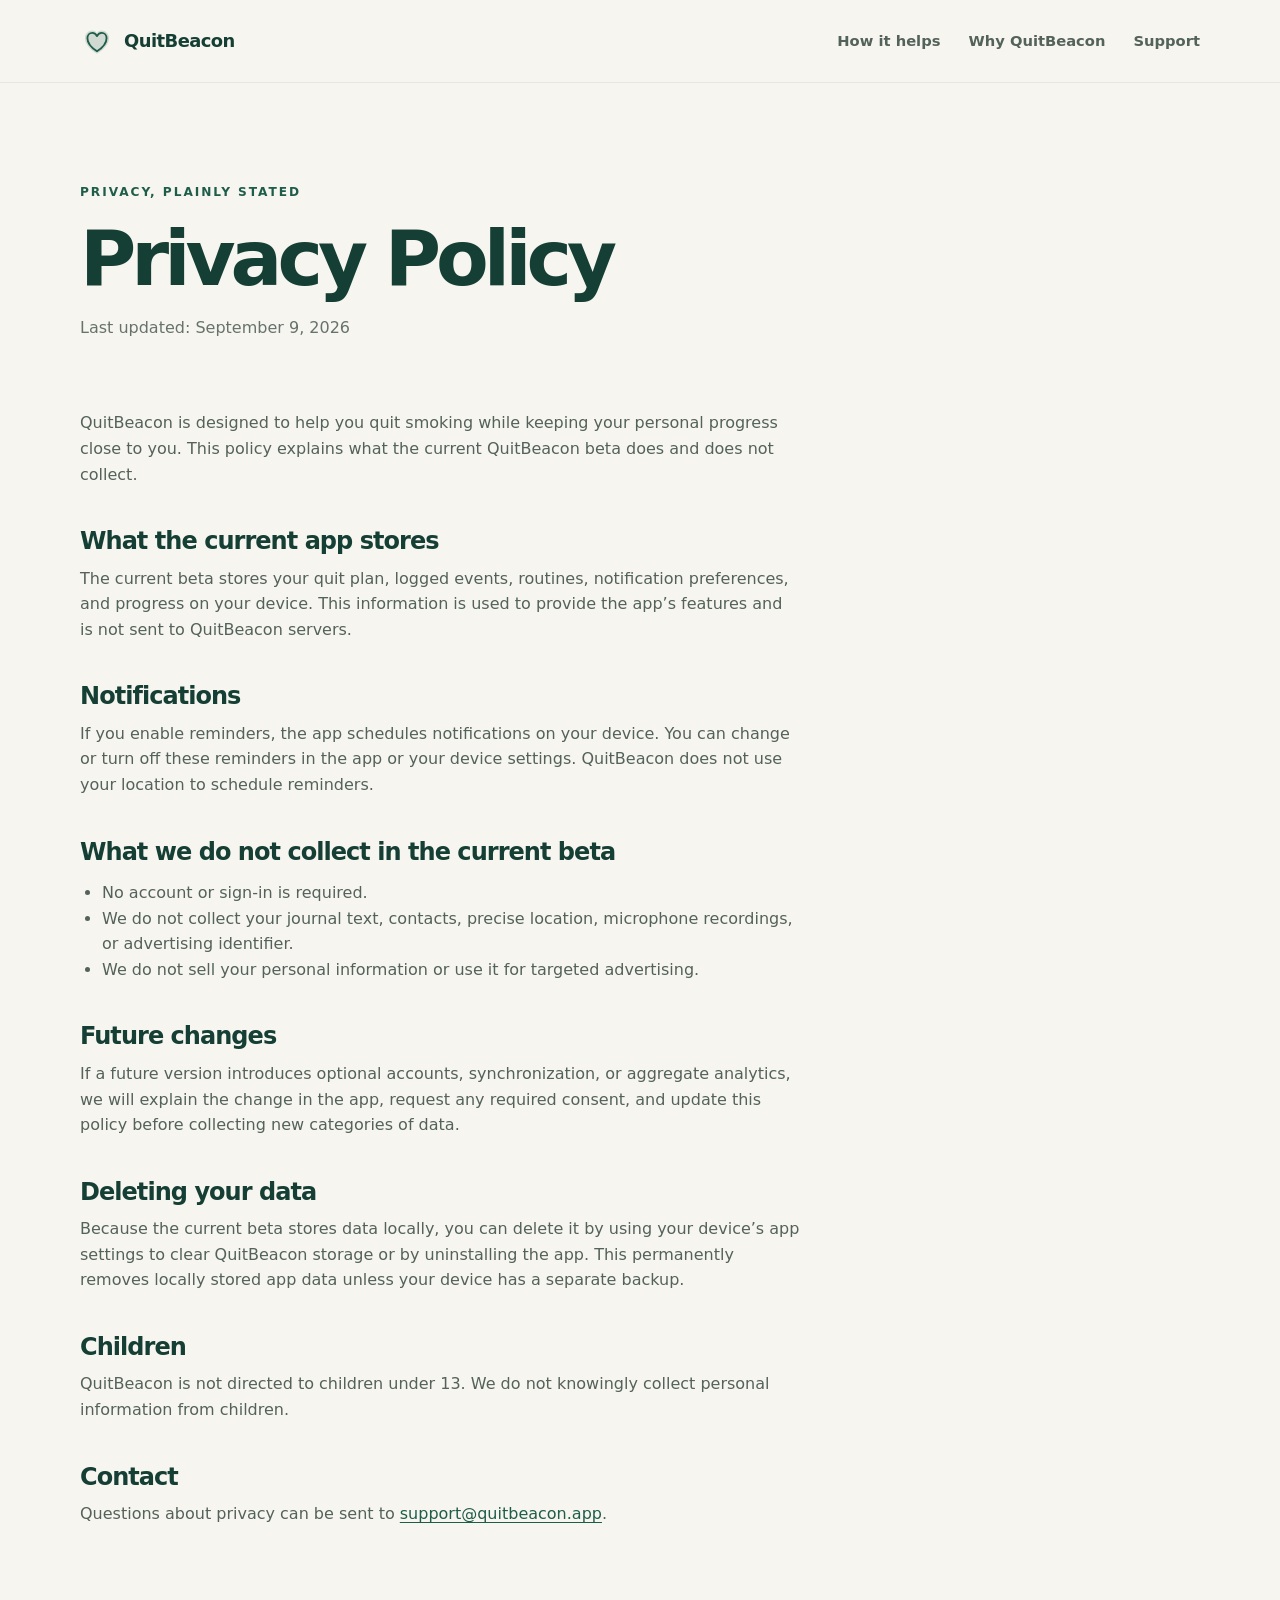
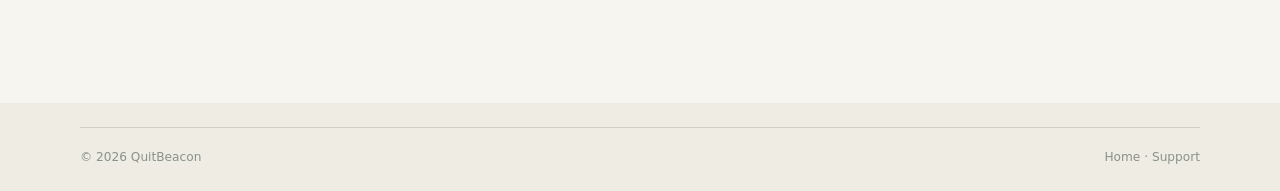
==== privacy.html @ 3af8a2eb "feat: create QuitBeacon public website" ====
<!doctype html>
<html lang="en">
  <head>
    <meta charset="utf-8" />
    <meta name="viewport" content="width=device-width, initial-scale=1" />
    <meta name="theme-color" content="#f7f5ef" />
    <meta name="description" content="QuitBeacon privacy policy." />
    <title>Privacy Policy — QuitBeacon</title>
    <link rel="icon" href="/favicon.svg" type="image/svg+xml" />
    <link rel="stylesheet" href="/styles.css" />
    <script src="/script.js" defer></script>
  </head>
  <body>
    <a class="skip-link" href="#main-content">Skip to content</a>
    <header class="site-header"><div class="container header-inner"><a class="brand" href="/"><span class="brand-mark" aria-hidden="true"><svg viewBox="0 0 48 48"><path d="M24 42C13.3 35.3 7 28.1 7 19.7 7 13.6 11.8 9 17.3 9c3.4 0 5.4 1.6 6.7 4.1C25.3 10.6 27.3 9 30.7 9 36.2 9 41 13.6 41 19.7 41 28.1 34.7 35.3 24 42Z" fill="currentColor" opacity=".18" /><path d="M24 38.5C15 32.7 10.5 26.9 10.5 20.1c0-4.4 3.1-7.6 6.9-7.6 3 0 5.2 1.6 6.6 4.6 1.4-3 3.6-4.6 6.6-4.6 3.8 0 6.9 3.2 6.9 7.6 0 6.8-4.5 12.6-13.5 18.4Z" fill="none" stroke="currentColor" stroke-width="2.6" stroke-linecap="round" stroke-linejoin="round" /></svg></span><span>QuitBeacon</span></a><button class="menu-toggle" type="button" aria-expanded="false" aria-controls="site-nav"><span class="sr-only">Open navigation</span><span aria-hidden="true">☰</span></button><nav id="site-nav" class="site-nav" aria-label="Main navigation"><a href="/#how-it-helps">How it helps</a><a href="/#why-quitbeacon">Why QuitBeacon</a><a href="/support.html">Support</a></nav></div></header>
    <main id="main-content" class="legal-page container">
      <p class="eyebrow">Privacy, plainly stated</p>
      <h1>Privacy Policy</h1>
      <p class="legal-intro">Last updated: September 9, 2026</p>
      <div class="legal-content">
        <p>QuitBeacon is designed to help you quit smoking while keeping your personal progress close to you. This policy explains what the current QuitBeacon beta does and does not collect.</p>
        <h2>What the current app stores</h2>
        <p>The current beta stores your quit plan, logged events, routines, notification preferences, and progress on your device. This information is used to provide the app’s features and is not sent to QuitBeacon servers.</p>
        <h2>Notifications</h2>
        <p>If you enable reminders, the app schedules notifications on your device. You can change or turn off these reminders in the app or your device settings. QuitBeacon does not use your location to schedule reminders.</p>
        <h2>What we do not collect in the current beta</h2>
        <ul><li>No account or sign-in is required.</li><li>We do not collect your journal text, contacts, precise location, microphone recordings, or advertising identifier.</li><li>We do not sell your personal information or use it for targeted advertising.</li></ul>
        <h2>Future changes</h2>
        <p>If a future version introduces optional accounts, synchronization, or aggregate analytics, we will explain the change in the app, request any required consent, and update this policy before collecting new categories of data.</p>
        <h2>Deleting your data</h2>
        <p>Because the current beta stores data locally, you can delete it by using your device’s app settings to clear QuitBeacon storage or by uninstalling the app. This permanently removes locally stored app data unless your device has a separate backup.</p>
        <h2>Children</h2>
        <p>QuitBeacon is not directed to children under 13. We do not knowingly collect personal information from children.</p>
        <h2>Contact</h2>
        <p>Questions about privacy can be sent to <a href="mailto:support@quitbeacon.app">support@quitbeacon.app</a>.</p>
      </div>
    </main>
    <footer class="site-footer compact-footer"><div class="container footer-bottom"><span>© <span id="current-year">2026</span> QuitBeacon</span><span><a href="/">Home</a> · <a href="/support.html">Support</a></span></div></footer>
  </body>
</html>
---- styles.css ----
:root {
  --ink: #182321;
  --muted: #66736c;
  --paper: #f7f5ef;
  --paper-deep: #eeece3;
  --sage: #dfe9da;
  --green: #1f5d4b;
  --green-dark: #153f35;
  --mint: #b8d7c9;
  --coral: #e18d74;
  --line: rgba(24, 35, 33, .14);
  --shadow: 0 24px 70px rgba(24, 35, 33, .12);
  color: var(--ink);
  background: var(--paper);
  font-family: Inter, ui-sans-serif, system-ui, -apple-system, BlinkMacSystemFont, "Segoe UI", sans-serif;
  font-synthesis: none;
}

* { box-sizing: border-box; }
html { scroll-behavior: smooth; }
body { margin: 0; min-width: 320px; background: var(--paper); line-height: 1.6; }
a { color: inherit; text-decoration: none; }
button, input { font: inherit; }
.container { width: min(1120px, calc(100% - 48px)); margin: 0 auto; }
.sr-only { position: absolute; width: 1px; height: 1px; padding: 0; margin: -1px; overflow: hidden; clip: rect(0, 0, 0, 0); white-space: nowrap; border: 0; }
.skip-link { position: fixed; left: 16px; top: -100px; z-index: 20; padding: 10px 14px; border-radius: 8px; background: var(--green-dark); color: white; }
.skip-link:focus { top: 16px; }

.site-header { position: relative; z-index: 10; border-bottom: 1px solid rgba(24, 35, 33, .07); }
.header-inner { min-height: 82px; display: flex; align-items: center; justify-content: space-between; gap: 28px; }
.brand { display: inline-flex; align-items: center; gap: 10px; color: var(--green-dark); font-size: 1.12rem; font-weight: 780; letter-spacing: -.03em; }
.brand-mark { width: 34px; height: 34px; display: inline-flex; color: var(--green); }
.brand-mark svg { width: 100%; height: 100%; }
.site-nav { display: flex; align-items: center; gap: 28px; color: #53625a; font-size: .92rem; font-weight: 620; }
.site-nav a { transition: color .2s ease; }
.site-nav a:hover, .site-nav a:focus-visible { color: var(--green); }
.nav-button { padding: 10px 16px; border-radius: 999px; background: var(--green); color: white !important; }
.menu-toggle { display: none; border: 0; background: none; color: var(--green-dark); font-size: 1.3rem; cursor: pointer; }

.section { padding: 112px 0; }
.hero { min-height: 700px; display: grid; grid-template-columns: minmax(0, 1.05fr) minmax(380px, .95fr); align-items: center; gap: 72px; padding-top: 90px; }
.eyebrow { margin: 0 0 18px; color: var(--green); font-size: .76rem; font-weight: 800; letter-spacing: .16em; text-transform: uppercase; }
.eyebrow-dot { width: 8px; height: 8px; margin-right: 8px; display: inline-block; border-radius: 50%; background: var(--coral); }
h1, h2, h3, p { margin-top: 0; }
h1, h2 { color: var(--green-dark); letter-spacing: -.065em; line-height: 1.02; }
h1 { max-width: 600px; margin-bottom: 26px; font-size: clamp(3.7rem, 7vw, 6.3rem); }
h2 { margin-bottom: 20px; font-size: clamp(2.4rem, 4vw, 4rem); }
h3 { margin-bottom: 12px; color: var(--green-dark); font-size: 1.18rem; letter-spacing: -.03em; }
.hero-lede { max-width: 520px; margin-bottom: 34px; color: var(--muted); font-size: 1.16rem; line-height: 1.65; }
.hero-actions { display: flex; align-items: center; flex-wrap: wrap; gap: 24px; }
.button { display: inline-flex; align-items: center; justify-content: center; gap: 12px; min-height: 50px; padding: 13px 20px; border: 1px solid transparent; border-radius: 999px; font-weight: 750; transition: transform .2s ease, box-shadow .2s ease, background .2s ease; cursor: pointer; }
.button:hover, .button:focus-visible { transform: translateY(-2px); box-shadow: 0 10px 24px rgba(24, 35, 33, .14); }
.button-primary { background: var(--green); color: white; }
.button-light { background: #fffaf0; color: var(--green-dark); }
.text-link { color: var(--green); font-weight: 760; }
.text-link:hover, .text-link:focus-visible { text-decoration: underline; text-underline-offset: 4px; }
.quiet-note { margin: 22px 0 0; color: #8a948e; font-size: .82rem; }

.hero-card { position: relative; min-height: 560px; display: grid; place-items: center; overflow: hidden; border-radius: 34px; background: linear-gradient(145deg, #d9e9dc, #b4d1c3); box-shadow: var(--shadow); }
.card-glow { position: absolute; width: 400px; height: 400px; border-radius: 50%; background: rgba(255, 253, 245, .34); filter: blur(5px); }
.phone-shell { position: relative; z-index: 2; width: min(260px, 66%); padding: 9px; border: 5px solid #234b41; border-radius: 30px; background: #234b41; box-shadow: 0 26px 40px rgba(22, 59, 48, .25); transform: rotate(4deg); }
.phone-speaker { position: absolute; top: 13px; left: 50%; z-index: 2; width: 56px; height: 5px; border-radius: 99px; background: #183a31; transform: translateX(-50%); }
.phone-screen { min-height: 470px; padding: 34px 14px 18px; overflow: hidden; border-radius: 21px; background: #faf8f1; }
.phone-topline { display: flex; justify-content: space-between; color: var(--green-dark); font-size: .65rem; font-weight: 800; }
.tiny-status { color: var(--coral); font-size: .7rem; }
.phone-greeting { margin: 34px 0 5px; color: var(--green-dark); font-size: 1.35rem; font-weight: 800; letter-spacing: -.04em; line-height: 1.05; }
.phone-subtitle { color: var(--muted); font-size: .62rem; line-height: 1.4; }
.phone-stat { margin-top: 20px; padding: 14px; border-radius: 15px; background: #e6efe2; color: var(--green); font-size: .58rem; font-weight: 700; }
.phone-stat strong { display: block; margin: 1px 0 8px; color: var(--green-dark); font-size: 1.2rem; letter-spacing: -.04em; }
.stat-rule { height: 1px; background: rgba(31, 93, 75, .2); }
.phone-stat-row { display: flex; justify-content: space-between; margin-top: 8px; color: var(--muted); font-size: .52rem; }
.phone-rescue { margin-top: 13px; padding: 11px; border-radius: 12px; background: var(--green); color: white; text-align: center; font-size: .67rem; font-weight: 800; }
.phone-rescue span { margin-right: 4px; font-size: 1rem; }
.phone-section-title { margin: 17px 0 8px; color: var(--green-dark); font-size: .83rem; font-weight: 800; }
.phone-actions { display: grid; grid-template-columns: repeat(3, 1fr); gap: 4px; }
.phone-actions span { padding: 12px 2px; border: 1px solid #adc2b3; border-radius: 10px; color: var(--green); text-align: center; font-size: .5rem; font-weight: 700; }
.phone-footer-note { margin: 18px 0 0; color: #86928a; text-align: center; font-size: .55rem; }
.hero-orbit { position: absolute; border: 1px solid rgba(31, 93, 75, .22); border-radius: 50%; }
.orbit-one { width: 450px; height: 450px; }
.orbit-two { width: 600px; height: 600px; }

.trust-bar { border-top: 1px solid var(--line); border-bottom: 1px solid var(--line); background: #f1efe7; }
.trust-items { display: grid; grid-template-columns: repeat(3, 1fr); gap: 28px; padding: 26px 0; color: var(--muted); font-size: .86rem; }
.trust-items span { display: flex; flex-direction: column; gap: 3px; }
.trust-items strong { color: var(--green-dark); font-size: .82rem; }
.split-heading { display: flex; align-items: end; justify-content: space-between; gap: 40px; margin-bottom: 52px; }
.split-heading h2 { max-width: 620px; margin-bottom: 0; }
.split-heading > p { max-width: 300px; margin-bottom: 4px; color: var(--muted); }
.feature-grid { display: grid; grid-template-columns: repeat(4, 1fr); gap: 14px; }
.feature-card { position: relative; min-height: 325px; padding: 28px; overflow: hidden; border: 1px solid var(--line); border-radius: 20px; background: rgba(255,255,255,.25); }
.feature-card-dark { border-color: var(--green); background: var(--green); color: #e4f1e5; }
.feature-card-dark h3 { color: white; }
.feature-card-dark p { color: #c7ddd0; }
.feature-icon { width: 40px; height: 40px; margin-bottom: 45px; display: grid; place-items: center; border-radius: 50%; background: var(--sage); color: var(--green); font-size: 1.2rem; }
.feature-card-dark .feature-icon { background: rgba(255,255,255,.16); color: white; }
.feature-card p { color: var(--muted); font-size: .91rem; }
.feature-number { position: absolute; right: 24px; bottom: 22px; color: rgba(31, 93, 75, .35); font-size: .74rem; font-weight: 800; }
.feature-card-dark .feature-number { color: rgba(255,255,255,.4); }

.story-section { background: var(--green-dark); color: #d5e6da; }
.story-grid { display: grid; grid-template-columns: .9fr 1.1fr; align-items: center; gap: 100px; }
.story-copy h2 { color: white; }
.story-copy p:not(.eyebrow) { max-width: 560px; color: #bfd2c6; }
.story-copy .text-link { display: inline-block; margin-top: 16px; color: #d6ecda; }
.story-visual { position: relative; min-height: 410px; }
.story-circle { position: absolute; display: grid; place-items: center; border-radius: 50%; }
.circle-back { top: 32px; left: 15%; width: 290px; height: 290px; border: 1px solid rgba(184, 215, 201, .35); }
.circle-front { top: 80px; left: 28%; width: 245px; height: 245px; background: var(--coral); color: var(--green-dark); text-align: center; text-transform: uppercase; font-size: 1.25rem; font-weight: 850; letter-spacing: .05em; line-height: 1.15; }
.story-line { position: absolute; border-top: 1px solid rgba(184, 215, 201, .5); transform-origin: left; }
.line-a { top: 100px; left: 0; width: 135px; transform: rotate(22deg); }
.line-b { right: 0; bottom: 106px; width: 140px; transform: rotate(-18deg); }
.story-label { position: absolute; color: #b8d7c9; font-size: .72rem; letter-spacing: .16em; text-transform: uppercase; }
.label-a { top: 70px; left: 0; }.label-b { top: 31px; right: 13%; }.label-c { right: 0; bottom: 82px; }

.signup-card { display: grid; grid-template-columns: 1fr 1fr; gap: 70px; align-items: center; padding: 56px 64px; border-radius: 25px; background: var(--coral); }
.signup-card h2 { margin-bottom: 14px; font-size: clamp(2rem, 3.5vw, 3.25rem); }
.signup-card p:not(.eyebrow) { max-width: 430px; color: #633e36; }
.signup-status { color: #633e36 !important; }
.signup-form label { display: block; margin-bottom: 8px; color: #633e36; font-size: .8rem; font-weight: 800; }
.form-row { display: flex; gap: 8px; }
.form-row input { min-width: 0; flex: 1; padding: 14px 16px; border: 1px solid rgba(99, 62, 54, .28); border-radius: 999px; outline: none; background: rgba(255,255,255,.55); color: var(--ink); }
.form-row input:focus { border-color: var(--green-dark); box-shadow: 0 0 0 3px rgba(31, 93, 75, .2); }
.signup-form small { display: block; margin-top: 12px; color: #70483e; font-size: .72rem; }
.safety-note { padding: 0 0 60px; color: #7e8981; font-size: .78rem; }
.safety-note strong { color: var(--green-dark); }

.site-footer { padding: 58px 0 24px; background: var(--paper-deep); }
.footer-grid { display: flex; justify-content: space-between; gap: 40px; padding-bottom: 56px; }
.brand-footer { color: var(--green-dark); }
.footer-tagline { margin: 12px 0 0; color: var(--muted); font-size: .85rem; }
.footer-links { display: flex; align-items: start; gap: 26px; color: var(--green); font-size: .88rem; font-weight: 700; }
.footer-links a:hover, .footer-bottom a:hover { text-decoration: underline; text-underline-offset: 3px; }
.footer-bottom { display: flex; justify-content: space-between; gap: 20px; padding-top: 20px; border-top: 1px solid var(--line); color: #89928b; font-size: .76rem; }
.compact-footer { margin-top: 120px; padding-top: 24px; }

.legal-page, .support-page { padding-top: 100px; padding-bottom: 40px; }
.legal-page > h1, .support-page h1 { max-width: 700px; margin-bottom: 16px; font-size: clamp(3rem, 6vw, 5.2rem); }
.legal-intro { color: var(--muted); }
.legal-content { max-width: 720px; margin-top: 70px; }
.legal-content h2 { margin-top: 42px; margin-bottom: 12px; font-size: 1.5rem; letter-spacing: -.04em; }
.legal-content p, .legal-content li { color: #53625a; }
.legal-content ul { padding-left: 22px; }
.legal-content a { color: var(--green); text-decoration: underline; text-underline-offset: 3px; }
.support-intro { max-width: 700px; padding-bottom: 90px; }.support-intro > p:not(.eyebrow) { max-width: 580px; margin-bottom: 28px; color: var(--muted); font-size: 1.1rem; }
.faq-section { max-width: 780px; }.faq-list { margin-top: 24px; border-top: 1px solid var(--line); }.faq-list details { padding: 22px 0; border-bottom: 1px solid var(--line); }.faq-list summary { color: var(--green-dark); cursor: pointer; font-weight: 800; }.faq-list p { max-width: 650px; margin: 14px 0 0; color: var(--muted); }
.support-callout { max-width: 780px; margin-top: 80px; padding: 34px; border-radius: 20px; background: var(--sage); }.support-callout h2 { margin-bottom: 10px; font-size: 2rem; }.support-callout p { color: var(--muted); }
.not-found { min-height: 70vh; display: grid; place-content: center; align-items: center; }.not-found h1 { font-size: clamp(3rem, 7vw, 6rem); }.not-found p { color: var(--muted); }

@media (max-width: 900px) {
  .hero { grid-template-columns: 1fr; gap: 42px; padding-top: 70px; }.hero-copy { max-width: 680px; }.hero-card { min-height: 520px; }.feature-grid { grid-template-columns: repeat(2, 1fr); }.story-grid { grid-template-columns: 1fr; gap: 40px; }.story-visual { min-height: 350px; max-width: 560px; width: 100%; }.signup-card { gap: 35px; padding: 45px; }
}
@media (max-width: 650px) {
  .container { width: min(100% - 32px, 1120px); }.header-inner { min-height: 70px; }.menu-toggle { display: block; }.site-nav { position: absolute; top: 70px; left: 16px; right: 16px; display: none; flex-direction: column; align-items: stretch; gap: 0; padding: 12px; border: 1px solid var(--line); border-radius: 16px; background: var(--paper); box-shadow: var(--shadow); }.site-nav.is-open { display: flex; }.site-nav a { padding: 12px; }.nav-button { text-align: center; }.section { padding: 78px 0; } h1 { font-size: clamp(3.2rem, 16vw, 5rem); }.hero { min-height: auto; padding-top: 60px; }.hero-card { min-height: 470px; }.phone-shell { width: 220px; }.phone-screen { min-height: 420px; }.trust-items { grid-template-columns: 1fr; gap: 16px; padding: 22px 0; }.split-heading { display: block; margin-bottom: 34px; }.split-heading > p { margin-top: 20px; }.feature-grid { grid-template-columns: 1fr; }.feature-card { min-height: 270px; }.feature-icon { margin-bottom: 30px; }.story-visual { min-height: 300px; transform: scale(.86); transform-origin: left center; }.circle-back { left: 4%; }.circle-front { left: 19%; }.signup-card { grid-template-columns: 1fr; padding: 32px 24px; }.form-row { display: block; }.form-row input { width: 100%; margin-bottom: 9px; }.form-row .button { width: 100%; }.footer-grid, .footer-bottom { display: block; }.footer-links { margin-top: 30px; }.footer-bottom span + span { display: block; margin-top: 8px; }.legal-page, .support-page { padding-top: 70px; }.legal-content { margin-top: 48px; }.compact-footer { margin-top: 70px; }
}
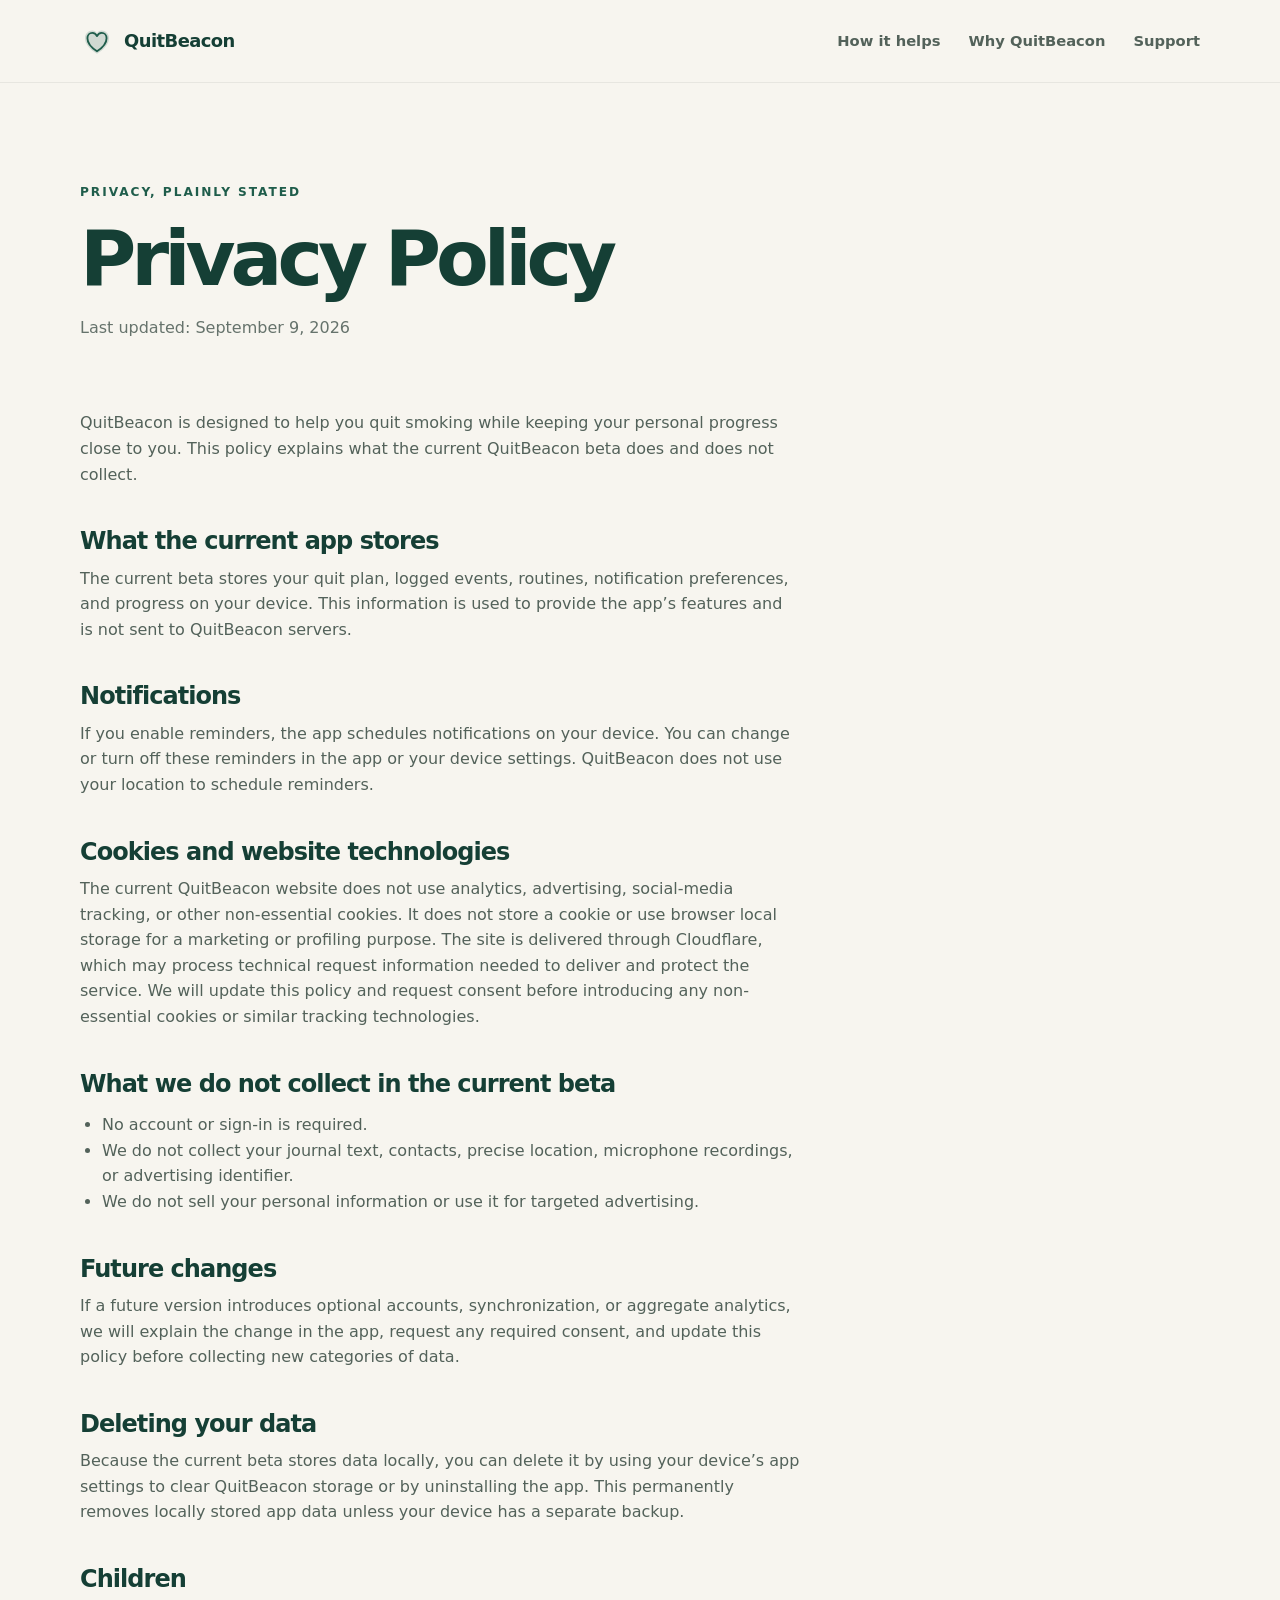
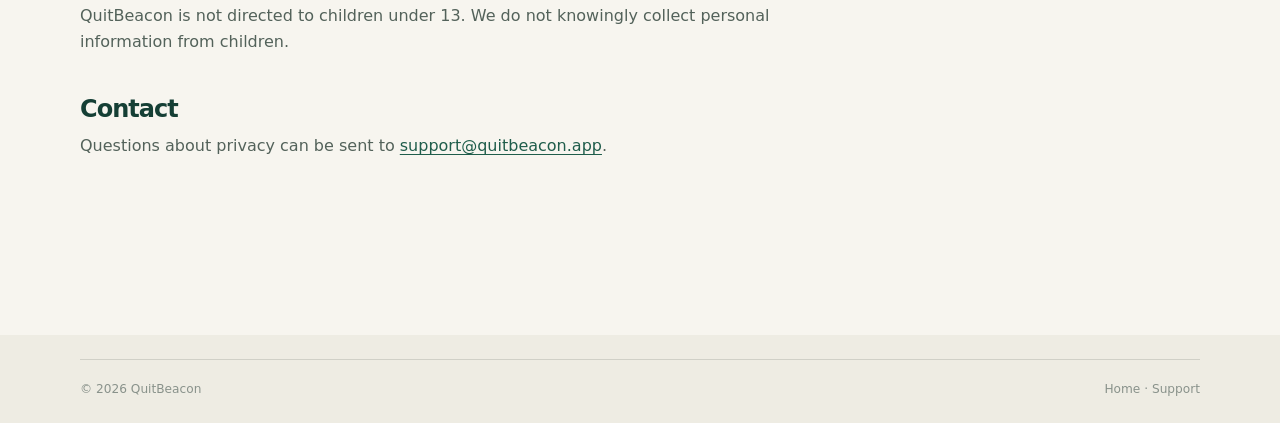
==== commit cb07d797: "chore: add EU privacy note and website CI" ====
--- a/privacy.html
+++ b/privacy.html
@@ -23,6 +23,8 @@
         <p>The current beta stores your quit plan, logged events, routines, notification preferences, and progress on your device. This information is used to provide the app’s features and is not sent to QuitBeacon servers.</p>
         <h2>Notifications</h2>
         <p>If you enable reminders, the app schedules notifications on your device. You can change or turn off these reminders in the app or your device settings. QuitBeacon does not use your location to schedule reminders.</p>
+        <h2>Cookies and website technologies</h2>
+        <p>The current QuitBeacon website does not use analytics, advertising, social-media tracking, or other non-essential cookies. It does not store a cookie or use browser local storage for a marketing or profiling purpose. The site is delivered through Cloudflare, which may process technical request information needed to deliver and protect the service. We will update this policy and request consent before introducing any non-essential cookies or similar tracking technologies.</p>
         <h2>What we do not collect in the current beta</h2>
         <ul><li>No account or sign-in is required.</li><li>We do not collect your journal text, contacts, precise location, microphone recordings, or advertising identifier.</li><li>We do not sell your personal information or use it for targeted advertising.</li></ul>
         <h2>Future changes</h2>
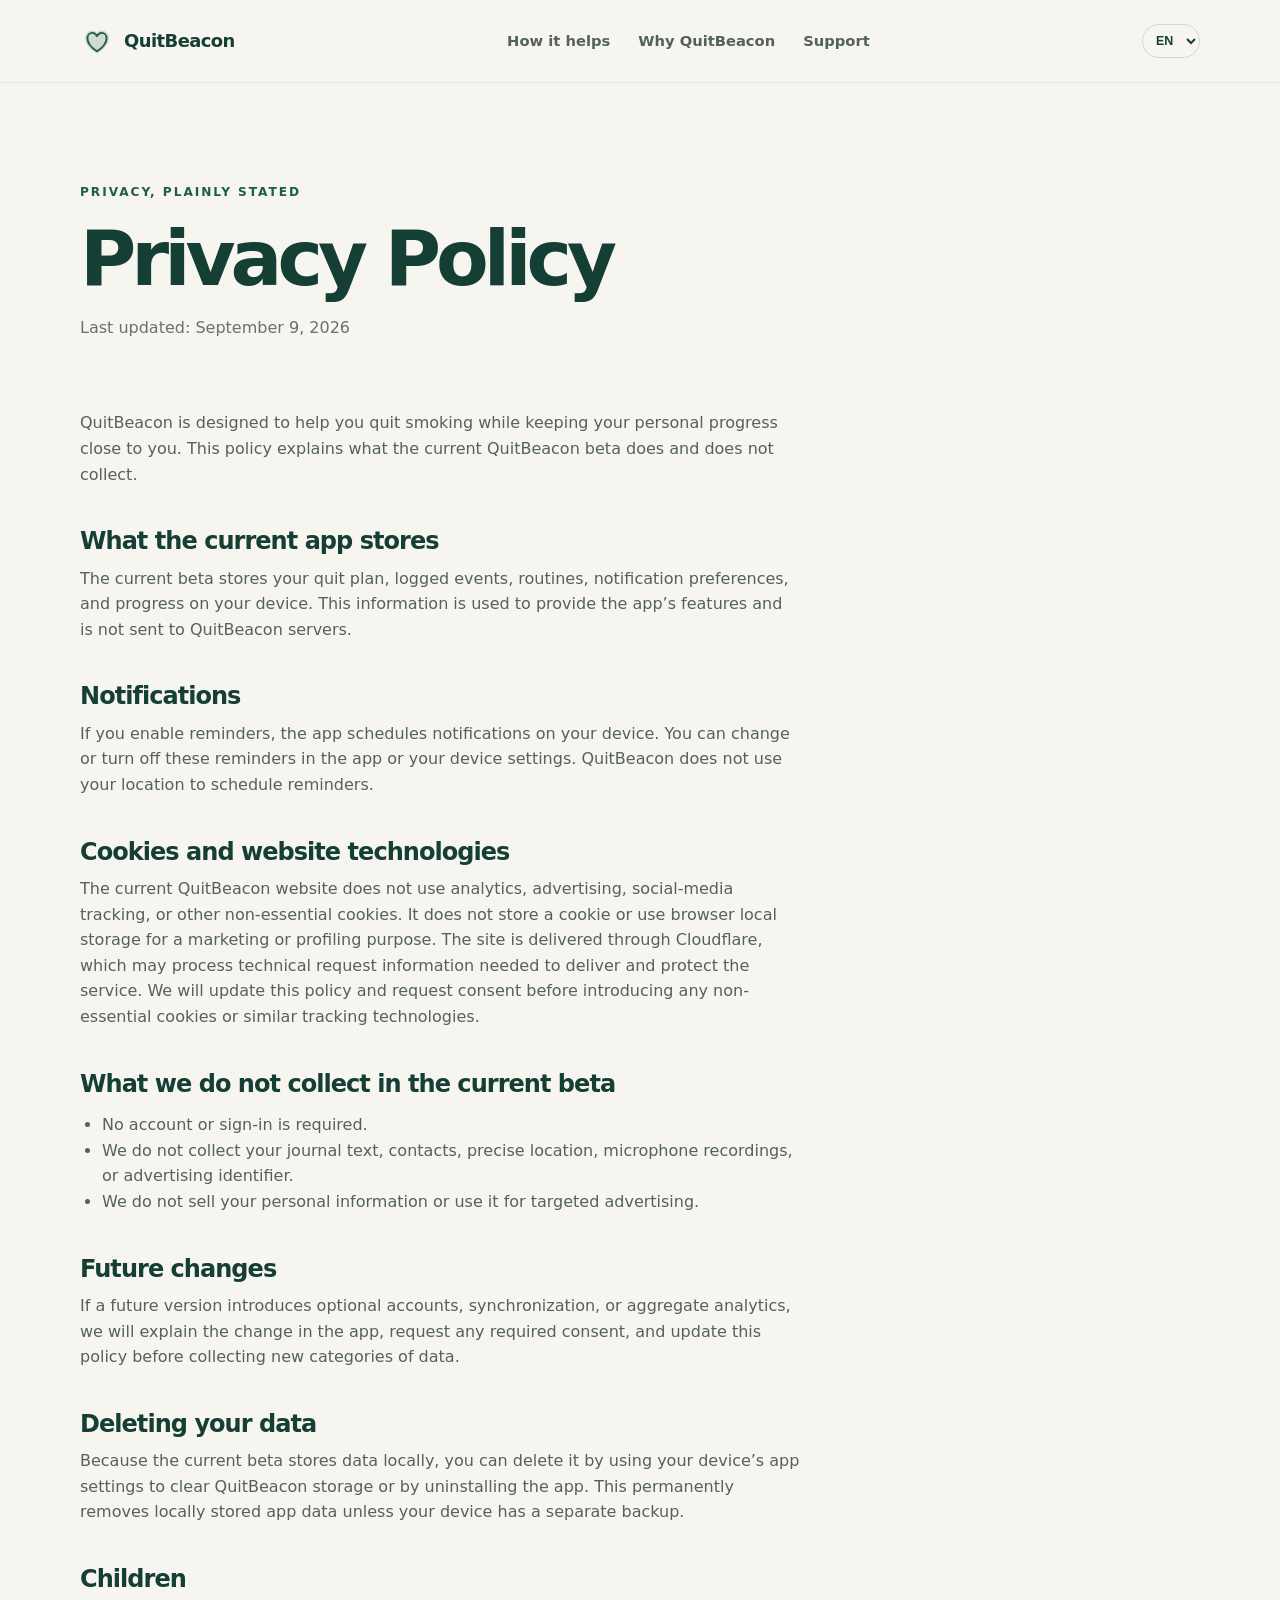
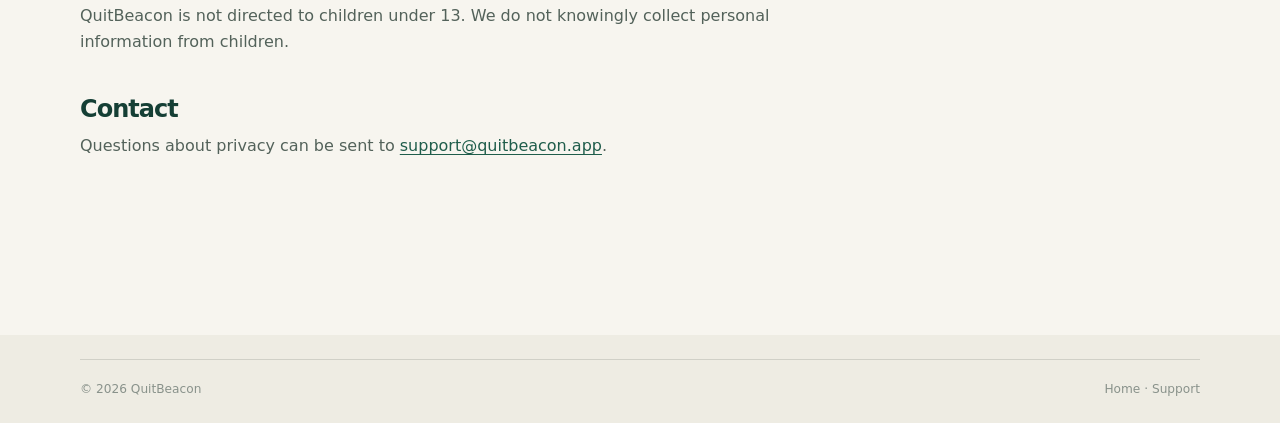
==== commit f9061d15: "feat: add multilingual website support" ====
--- a/privacy.html
+++ b/privacy.html
@@ -12,7 +12,7 @@
   </head>
   <body>
     <a class="skip-link" href="#main-content">Skip to content</a>
-    <header class="site-header"><div class="container header-inner"><a class="brand" href="/"><span class="brand-mark" aria-hidden="true"><svg viewBox="0 0 48 48"><path d="M24 42C13.3 35.3 7 28.1 7 19.7 7 13.6 11.8 9 17.3 9c3.4 0 5.4 1.6 6.7 4.1C25.3 10.6 27.3 9 30.7 9 36.2 9 41 13.6 41 19.7 41 28.1 34.7 35.3 24 42Z" fill="currentColor" opacity=".18" /><path d="M24 38.5C15 32.7 10.5 26.9 10.5 20.1c0-4.4 3.1-7.6 6.9-7.6 3 0 5.2 1.6 6.6 4.6 1.4-3 3.6-4.6 6.6-4.6 3.8 0 6.9 3.2 6.9 7.6 0 6.8-4.5 12.6-13.5 18.4Z" fill="none" stroke="currentColor" stroke-width="2.6" stroke-linecap="round" stroke-linejoin="round" /></svg></span><span>QuitBeacon</span></a><button class="menu-toggle" type="button" aria-expanded="false" aria-controls="site-nav"><span class="sr-only">Open navigation</span><span aria-hidden="true">☰</span></button><nav id="site-nav" class="site-nav" aria-label="Main navigation"><a href="/#how-it-helps">How it helps</a><a href="/#why-quitbeacon">Why QuitBeacon</a><a href="/support.html">Support</a></nav></div></header>
+    <header class="site-header"><div class="container header-inner"><a class="brand" href="/"><span class="brand-mark" aria-hidden="true"><svg viewBox="0 0 48 48"><path d="M24 42C13.3 35.3 7 28.1 7 19.7 7 13.6 11.8 9 17.3 9c3.4 0 5.4 1.6 6.7 4.1C25.3 10.6 27.3 9 30.7 9 36.2 9 41 13.6 41 19.7 41 28.1 34.7 35.3 24 42Z" fill="currentColor" opacity=".18" /><path d="M24 38.5C15 32.7 10.5 26.9 10.5 20.1c0-4.4 3.1-7.6 6.9-7.6 3 0 5.2 1.6 6.6 4.6 1.4-3 3.6-4.6 6.6-4.6 3.8 0 6.9 3.2 6.9 7.6 0 6.8-4.5 12.6-13.5 18.4Z" fill="none" stroke="currentColor" stroke-width="2.6" stroke-linecap="round" stroke-linejoin="round" /></svg></span><span>QuitBeacon</span></a><button class="menu-toggle" type="button" aria-expanded="false" aria-controls="site-nav"><span class="sr-only">Open navigation</span><span aria-hidden="true">☰</span></button><nav id="site-nav" class="site-nav" aria-label="Main navigation"><a href="/#how-it-helps">How it helps</a><a href="/#why-quitbeacon">Why QuitBeacon</a><a href="/support.html">Support</a></nav><label class="language-picker"><span class="sr-only">Language</span><select id="language-select" aria-label="Language"><option value="en">EN</option><option value="es">ES</option><option value="de">DE</option></select></label></div></header>
     <main id="main-content" class="legal-page container">
       <p class="eyebrow">Privacy, plainly stated</p>
       <h1>Privacy Policy</h1>
--- a/styles.css
+++ b/styles.css
@@ -35,6 +35,9 @@
 .site-nav a { transition: color .2s ease; }
 .site-nav a:hover, .site-nav a:focus-visible { color: var(--green); }
 .nav-button { padding: 10px 16px; border-radius: 999px; background: var(--green); color: white !important; }
+.language-picker { display: inline-flex; align-items: center; }
+.language-picker select { padding: 8px 9px; border: 1px solid var(--line); border-radius: 999px; background: transparent; color: var(--green-dark); font-size: .78rem; font-weight: 800; cursor: pointer; }
+.language-picker select:focus-visible { outline: 3px solid rgba(31, 93, 75, .2); outline-offset: 2px; }
 .menu-toggle { display: none; border: 0; background: none; color: var(--green-dark); font-size: 1.3rem; cursor: pointer; }
 
 .section { padding: 112px 0; }
@@ -150,5 +153,5 @@
   .hero { grid-template-columns: 1fr; gap: 42px; padding-top: 70px; }.hero-copy { max-width: 680px; }.hero-card { min-height: 520px; }.feature-grid { grid-template-columns: repeat(2, 1fr); }.story-grid { grid-template-columns: 1fr; gap: 40px; }.story-visual { min-height: 350px; max-width: 560px; width: 100%; }.signup-card { gap: 35px; padding: 45px; }
 }
 @media (max-width: 650px) {
-  .container { width: min(100% - 32px, 1120px); }.header-inner { min-height: 70px; }.menu-toggle { display: block; }.site-nav { position: absolute; top: 70px; left: 16px; right: 16px; display: none; flex-direction: column; align-items: stretch; gap: 0; padding: 12px; border: 1px solid var(--line); border-radius: 16px; background: var(--paper); box-shadow: var(--shadow); }.site-nav.is-open { display: flex; }.site-nav a { padding: 12px; }.nav-button { text-align: center; }.section { padding: 78px 0; } h1 { font-size: clamp(3.2rem, 16vw, 5rem); }.hero { min-height: auto; padding-top: 60px; }.hero-card { min-height: 470px; }.phone-shell { width: 220px; }.phone-screen { min-height: 420px; }.trust-items { grid-template-columns: 1fr; gap: 16px; padding: 22px 0; }.split-heading { display: block; margin-bottom: 34px; }.split-heading > p { margin-top: 20px; }.feature-grid { grid-template-columns: 1fr; }.feature-card { min-height: 270px; }.feature-icon { margin-bottom: 30px; }.story-visual { min-height: 300px; transform: scale(.86); transform-origin: left center; }.circle-back { left: 4%; }.circle-front { left: 19%; }.signup-card { grid-template-columns: 1fr; padding: 32px 24px; }.form-row { display: block; }.form-row input { width: 100%; margin-bottom: 9px; }.form-row .button { width: 100%; }.footer-grid, .footer-bottom { display: block; }.footer-links { margin-top: 30px; }.footer-bottom span + span { display: block; margin-top: 8px; }.legal-page, .support-page { padding-top: 70px; }.legal-content { margin-top: 48px; }.compact-footer { margin-top: 70px; }
+  .container { width: min(100% - 32px, 1120px); }.header-inner { min-height: 70px; }.menu-toggle { display: block; }.language-picker { margin-left: auto; margin-right: 8px; }.site-nav { position: absolute; top: 70px; left: 16px; right: 16px; display: none; flex-direction: column; align-items: stretch; gap: 0; padding: 12px; border: 1px solid var(--line); border-radius: 16px; background: var(--paper); box-shadow: var(--shadow); }.site-nav.is-open { display: flex; }.site-nav a { padding: 12px; }.nav-button { text-align: center; }.section { padding: 78px 0; } h1 { font-size: clamp(3.2rem, 16vw, 5rem); }.hero { min-height: auto; padding-top: 60px; }.hero-card { min-height: 470px; }.phone-shell { width: 220px; }.phone-screen { min-height: 420px; }.trust-items { grid-template-columns: 1fr; gap: 16px; padding: 22px 0; }.split-heading { display: block; margin-bottom: 34px; }.split-heading > p { margin-top: 20px; }.feature-grid { grid-template-columns: 1fr; }.feature-card { min-height: 270px; }.feature-icon { margin-bottom: 30px; }.story-visual { min-height: 300px; transform: scale(.86); transform-origin: left center; }.circle-back { left: 4%; }.circle-front { left: 19%; }.signup-card { grid-template-columns: 1fr; padding: 32px 24px; }.form-row { display: block; }.form-row input { width: 100%; margin-bottom: 9px; }.form-row .button { width: 100%; }.footer-grid, .footer-bottom { display: block; }.footer-links { margin-top: 30px; }.footer-bottom span + span { display: block; margin-top: 8px; }.legal-page, .support-page { padding-top: 70px; }.legal-content { margin-top: 48px; }.compact-footer { margin-top: 70px; }
 }
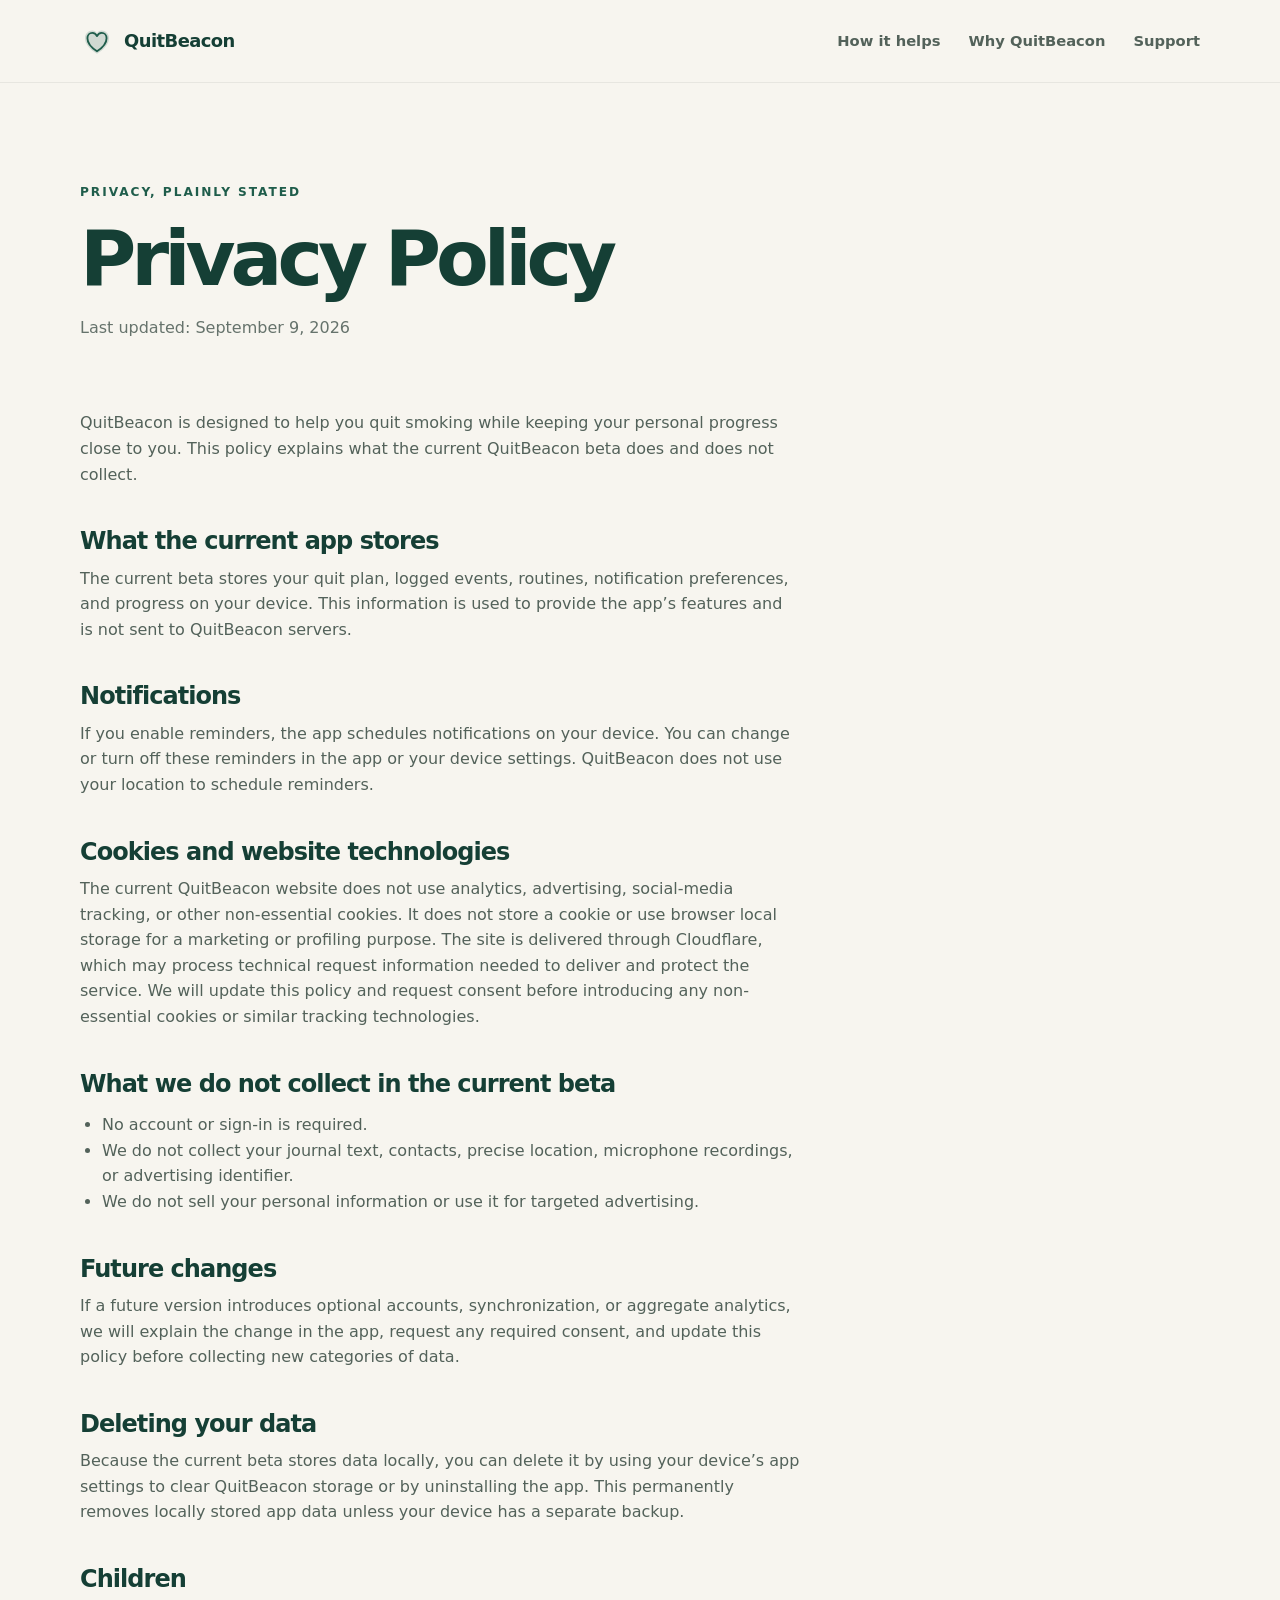
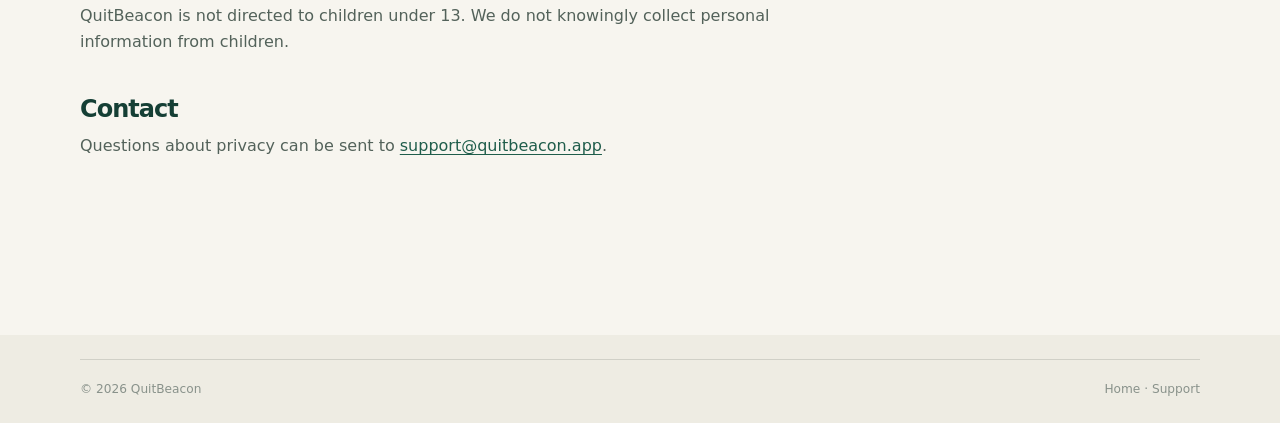
==== commit 22600932: "Merge pull request #1 from gabolop/chore/eu-privacy-and-site-ci chore: add EU privacy note and websi" ====
--- a/privacy.html
+++ b/privacy.html
@@ -12,7 +12,7 @@
   </head>
   <body>
     <a class="skip-link" href="#main-content">Skip to content</a>
-    <header class="site-header"><div class="container header-inner"><a class="brand" href="/"><span class="brand-mark" aria-hidden="true"><svg viewBox="0 0 48 48"><path d="M24 42C13.3 35.3 7 28.1 7 19.7 7 13.6 11.8 9 17.3 9c3.4 0 5.4 1.6 6.7 4.1C25.3 10.6 27.3 9 30.7 9 36.2 9 41 13.6 41 19.7 41 28.1 34.7 35.3 24 42Z" fill="currentColor" opacity=".18" /><path d="M24 38.5C15 32.7 10.5 26.9 10.5 20.1c0-4.4 3.1-7.6 6.9-7.6 3 0 5.2 1.6 6.6 4.6 1.4-3 3.6-4.6 6.6-4.6 3.8 0 6.9 3.2 6.9 7.6 0 6.8-4.5 12.6-13.5 18.4Z" fill="none" stroke="currentColor" stroke-width="2.6" stroke-linecap="round" stroke-linejoin="round" /></svg></span><span>QuitBeacon</span></a><button class="menu-toggle" type="button" aria-expanded="false" aria-controls="site-nav"><span class="sr-only">Open navigation</span><span aria-hidden="true">☰</span></button><nav id="site-nav" class="site-nav" aria-label="Main navigation"><a href="/#how-it-helps">How it helps</a><a href="/#why-quitbeacon">Why QuitBeacon</a><a href="/support.html">Support</a></nav><label class="language-picker"><span class="sr-only">Language</span><select id="language-select" aria-label="Language"><option value="en">EN</option><option value="es">ES</option><option value="de">DE</option></select></label></div></header>
+    <header class="site-header"><div class="container header-inner"><a class="brand" href="/"><span class="brand-mark" aria-hidden="true"><svg viewBox="0 0 48 48"><path d="M24 42C13.3 35.3 7 28.1 7 19.7 7 13.6 11.8 9 17.3 9c3.4 0 5.4 1.6 6.7 4.1C25.3 10.6 27.3 9 30.7 9 36.2 9 41 13.6 41 19.7 41 28.1 34.7 35.3 24 42Z" fill="currentColor" opacity=".18" /><path d="M24 38.5C15 32.7 10.5 26.9 10.5 20.1c0-4.4 3.1-7.6 6.9-7.6 3 0 5.2 1.6 6.6 4.6 1.4-3 3.6-4.6 6.6-4.6 3.8 0 6.9 3.2 6.9 7.6 0 6.8-4.5 12.6-13.5 18.4Z" fill="none" stroke="currentColor" stroke-width="2.6" stroke-linecap="round" stroke-linejoin="round" /></svg></span><span>QuitBeacon</span></a><button class="menu-toggle" type="button" aria-expanded="false" aria-controls="site-nav"><span class="sr-only">Open navigation</span><span aria-hidden="true">☰</span></button><nav id="site-nav" class="site-nav" aria-label="Main navigation"><a href="/#how-it-helps">How it helps</a><a href="/#why-quitbeacon">Why QuitBeacon</a><a href="/support.html">Support</a></nav></div></header>
     <main id="main-content" class="legal-page container">
       <p class="eyebrow">Privacy, plainly stated</p>
       <h1>Privacy Policy</h1>
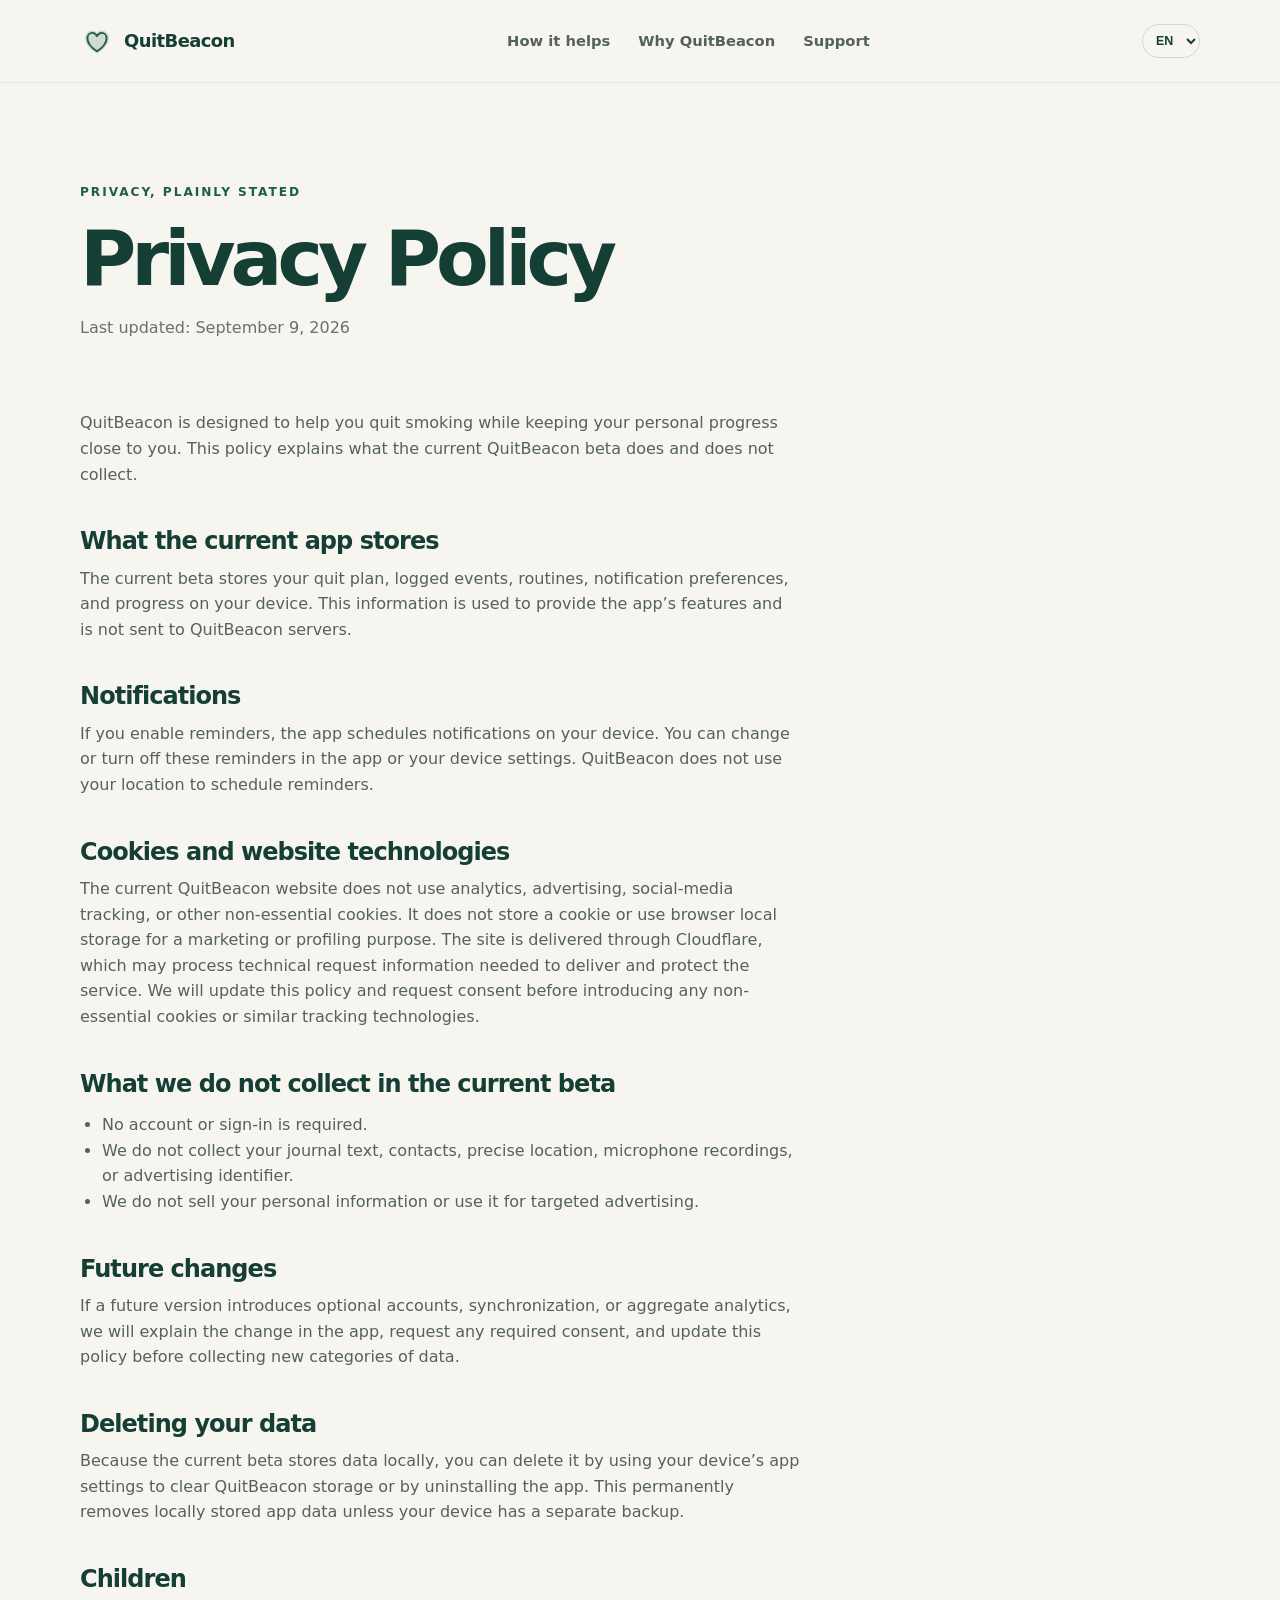
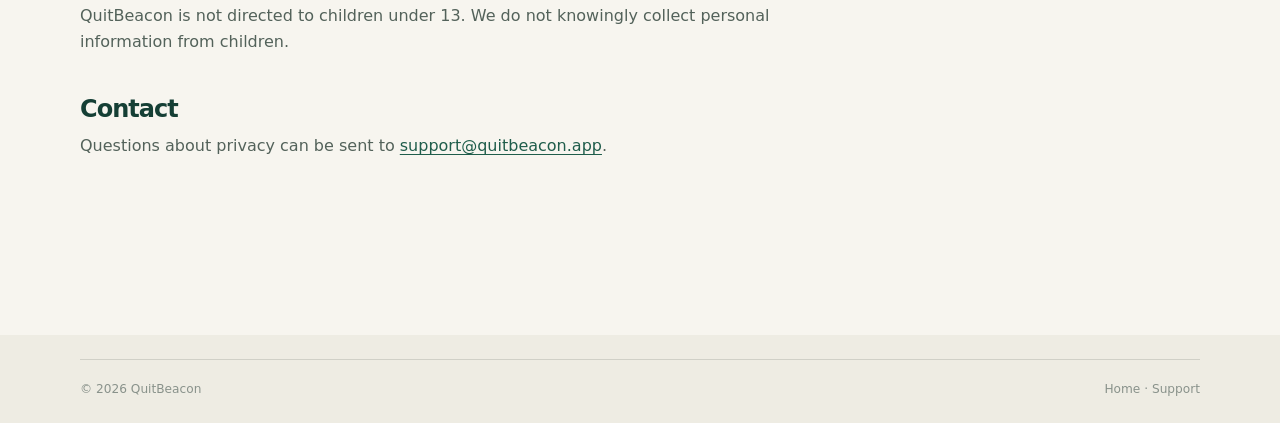
==== commit e9c5bdf8: "Merge pull request #2 from gabolop/feat/localization-en-es-de feat: add English, Spanish, and German" ====
--- a/privacy.html
+++ b/privacy.html
@@ -12,7 +12,7 @@
   </head>
   <body>
     <a class="skip-link" href="#main-content">Skip to content</a>
-    <header class="site-header"><div class="container header-inner"><a class="brand" href="/"><span class="brand-mark" aria-hidden="true"><svg viewBox="0 0 48 48"><path d="M24 42C13.3 35.3 7 28.1 7 19.7 7 13.6 11.8 9 17.3 9c3.4 0 5.4 1.6 6.7 4.1C25.3 10.6 27.3 9 30.7 9 36.2 9 41 13.6 41 19.7 41 28.1 34.7 35.3 24 42Z" fill="currentColor" opacity=".18" /><path d="M24 38.5C15 32.7 10.5 26.9 10.5 20.1c0-4.4 3.1-7.6 6.9-7.6 3 0 5.2 1.6 6.6 4.6 1.4-3 3.6-4.6 6.6-4.6 3.8 0 6.9 3.2 6.9 7.6 0 6.8-4.5 12.6-13.5 18.4Z" fill="none" stroke="currentColor" stroke-width="2.6" stroke-linecap="round" stroke-linejoin="round" /></svg></span><span>QuitBeacon</span></a><button class="menu-toggle" type="button" aria-expanded="false" aria-controls="site-nav"><span class="sr-only">Open navigation</span><span aria-hidden="true">☰</span></button><nav id="site-nav" class="site-nav" aria-label="Main navigation"><a href="/#how-it-helps">How it helps</a><a href="/#why-quitbeacon">Why QuitBeacon</a><a href="/support.html">Support</a></nav></div></header>
+    <header class="site-header"><div class="container header-inner"><a class="brand" href="/"><span class="brand-mark" aria-hidden="true"><svg viewBox="0 0 48 48"><path d="M24 42C13.3 35.3 7 28.1 7 19.7 7 13.6 11.8 9 17.3 9c3.4 0 5.4 1.6 6.7 4.1C25.3 10.6 27.3 9 30.7 9 36.2 9 41 13.6 41 19.7 41 28.1 34.7 35.3 24 42Z" fill="currentColor" opacity=".18" /><path d="M24 38.5C15 32.7 10.5 26.9 10.5 20.1c0-4.4 3.1-7.6 6.9-7.6 3 0 5.2 1.6 6.6 4.6 1.4-3 3.6-4.6 6.6-4.6 3.8 0 6.9 3.2 6.9 7.6 0 6.8-4.5 12.6-13.5 18.4Z" fill="none" stroke="currentColor" stroke-width="2.6" stroke-linecap="round" stroke-linejoin="round" /></svg></span><span>QuitBeacon</span></a><button class="menu-toggle" type="button" aria-expanded="false" aria-controls="site-nav"><span class="sr-only">Open navigation</span><span aria-hidden="true">☰</span></button><nav id="site-nav" class="site-nav" aria-label="Main navigation"><a href="/#how-it-helps">How it helps</a><a href="/#why-quitbeacon">Why QuitBeacon</a><a href="/support.html">Support</a></nav><label class="language-picker"><span class="sr-only">Language</span><select id="language-select" aria-label="Language"><option value="en">EN</option><option value="es">ES</option><option value="de">DE</option></select></label></div></header>
     <main id="main-content" class="legal-page container">
       <p class="eyebrow">Privacy, plainly stated</p>
       <h1>Privacy Policy</h1>
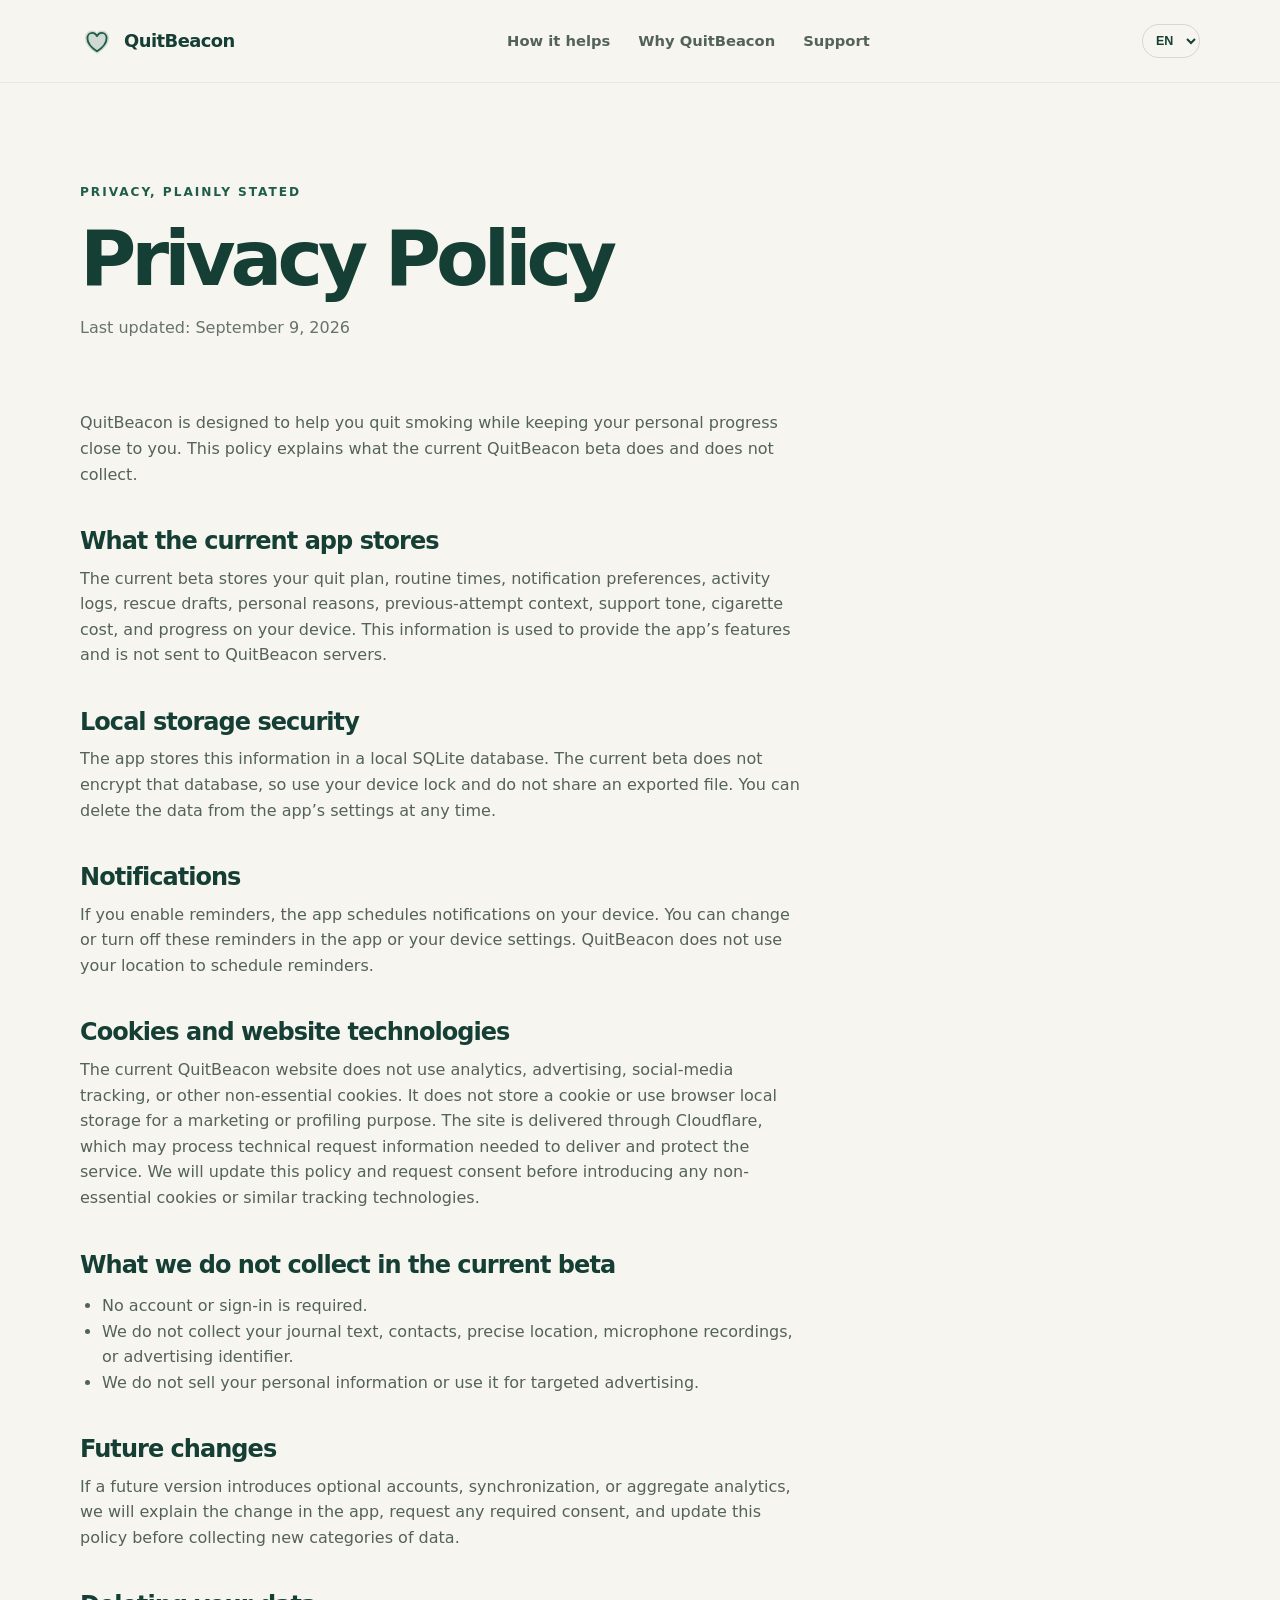
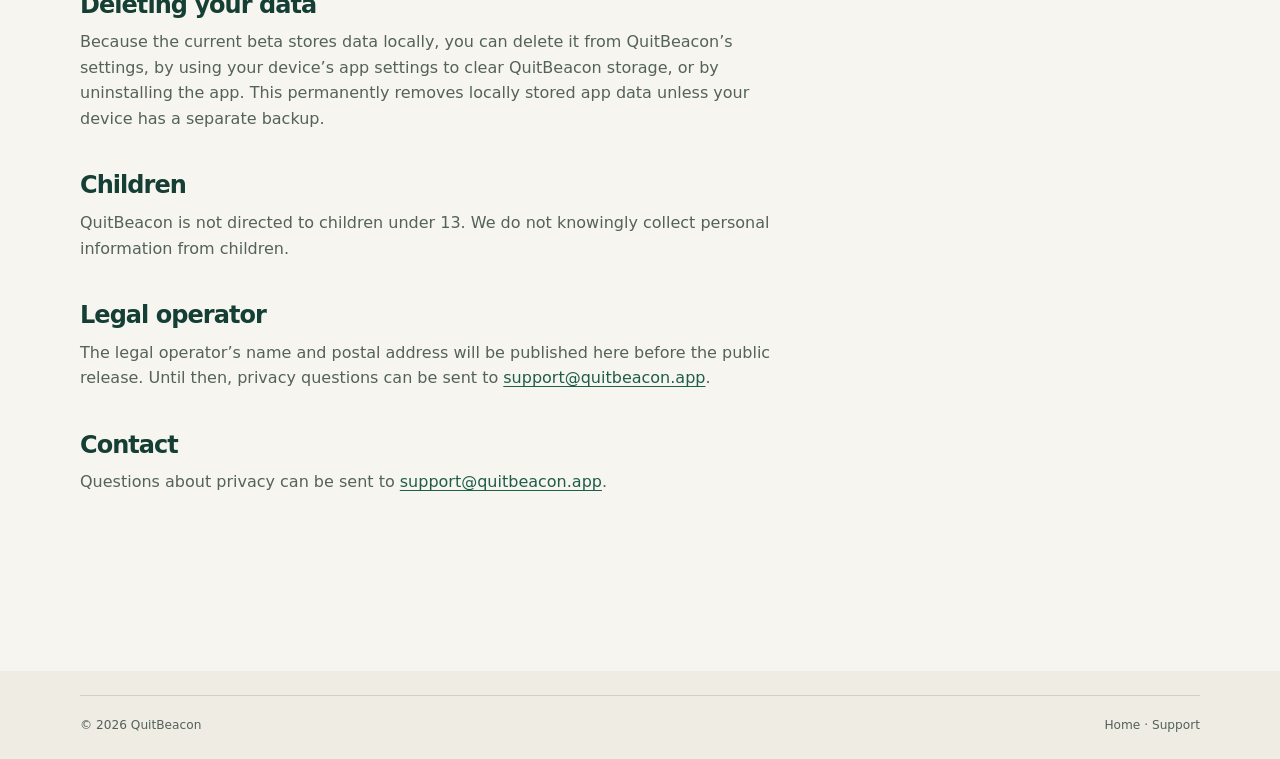
==== commit 30dd97f7: "Improve website privacy localization and contrast" ====
--- a/privacy.html
+++ b/privacy.html
@@ -20,7 +20,9 @@
       <div class="legal-content">
         <p>QuitBeacon is designed to help you quit smoking while keeping your personal progress close to you. This policy explains what the current QuitBeacon beta does and does not collect.</p>
         <h2>What the current app stores</h2>
-        <p>The current beta stores your quit plan, logged events, routines, notification preferences, and progress on your device. This information is used to provide the app’s features and is not sent to QuitBeacon servers.</p>
+        <p>The current beta stores your quit plan, routine times, notification preferences, activity logs, rescue drafts, personal reasons, previous-attempt context, support tone, cigarette cost, and progress on your device. This information is used to provide the app’s features and is not sent to QuitBeacon servers.</p>
+        <h2>Local storage security</h2>
+        <p>The app stores this information in a local SQLite database. The current beta does not encrypt that database, so use your device lock and do not share an exported file. You can delete the data from the app’s settings at any time.</p>
         <h2>Notifications</h2>
         <p>If you enable reminders, the app schedules notifications on your device. You can change or turn off these reminders in the app or your device settings. QuitBeacon does not use your location to schedule reminders.</p>
         <h2>Cookies and website technologies</h2>
@@ -30,9 +32,11 @@
         <h2>Future changes</h2>
         <p>If a future version introduces optional accounts, synchronization, or aggregate analytics, we will explain the change in the app, request any required consent, and update this policy before collecting new categories of data.</p>
         <h2>Deleting your data</h2>
-        <p>Because the current beta stores data locally, you can delete it by using your device’s app settings to clear QuitBeacon storage or by uninstalling the app. This permanently removes locally stored app data unless your device has a separate backup.</p>
+        <p>Because the current beta stores data locally, you can delete it from QuitBeacon’s settings, by using your device’s app settings to clear QuitBeacon storage, or by uninstalling the app. This permanently removes locally stored app data unless your device has a separate backup.</p>
         <h2>Children</h2>
         <p>QuitBeacon is not directed to children under 13. We do not knowingly collect personal information from children.</p>
+        <h2>Legal operator</h2>
+        <p>The legal operator’s name and postal address will be published here before the public release. Until then, privacy questions can be sent to <a href="mailto:support@quitbeacon.app">support@quitbeacon.app</a>.</p>
         <h2>Contact</h2>
         <p>Questions about privacy can be sent to <a href="mailto:support@quitbeacon.app">support@quitbeacon.app</a>.</p>
       </div>
--- a/styles.css
+++ b/styles.css
@@ -57,7 +57,7 @@
 .button-light { background: #fffaf0; color: var(--green-dark); }
 .text-link { color: var(--green); font-weight: 760; }
 .text-link:hover, .text-link:focus-visible { text-decoration: underline; text-underline-offset: 4px; }
-.quiet-note { margin: 22px 0 0; color: #8a948e; font-size: .82rem; }
+.quiet-note { margin: 22px 0 0; color: #53625a; font-size: .82rem; }
 
 .hero-card { position: relative; min-height: 560px; display: grid; place-items: center; overflow: hidden; border-radius: 34px; background: linear-gradient(145deg, #d9e9dc, #b4d1c3); box-shadow: var(--shadow); }
 .card-glow { position: absolute; width: 400px; height: 400px; border-radius: 50%; background: rgba(255, 253, 245, .34); filter: blur(5px); }
@@ -124,7 +124,7 @@
 .form-row input { min-width: 0; flex: 1; padding: 14px 16px; border: 1px solid rgba(99, 62, 54, .28); border-radius: 999px; outline: none; background: rgba(255,255,255,.55); color: var(--ink); }
 .form-row input:focus { border-color: var(--green-dark); box-shadow: 0 0 0 3px rgba(31, 93, 75, .2); }
 .signup-form small { display: block; margin-top: 12px; color: #70483e; font-size: .72rem; }
-.safety-note { padding: 0 0 60px; color: #7e8981; font-size: .78rem; }
+.safety-note { padding: 0 0 60px; color: #53625a; font-size: .78rem; }
 .safety-note strong { color: var(--green-dark); }
 
 .site-footer { padding: 58px 0 24px; background: var(--paper-deep); }
@@ -133,7 +133,7 @@
 .footer-tagline { margin: 12px 0 0; color: var(--muted); font-size: .85rem; }
 .footer-links { display: flex; align-items: start; gap: 26px; color: var(--green); font-size: .88rem; font-weight: 700; }
 .footer-links a:hover, .footer-bottom a:hover { text-decoration: underline; text-underline-offset: 3px; }
-.footer-bottom { display: flex; justify-content: space-between; gap: 20px; padding-top: 20px; border-top: 1px solid var(--line); color: #89928b; font-size: .76rem; }
+.footer-bottom { display: flex; justify-content: space-between; gap: 20px; padding-top: 20px; border-top: 1px solid var(--line); color: #53625a; font-size: .76rem; }
 .compact-footer { margin-top: 120px; padding-top: 24px; }
 
 .legal-page, .support-page { padding-top: 100px; padding-bottom: 40px; }
